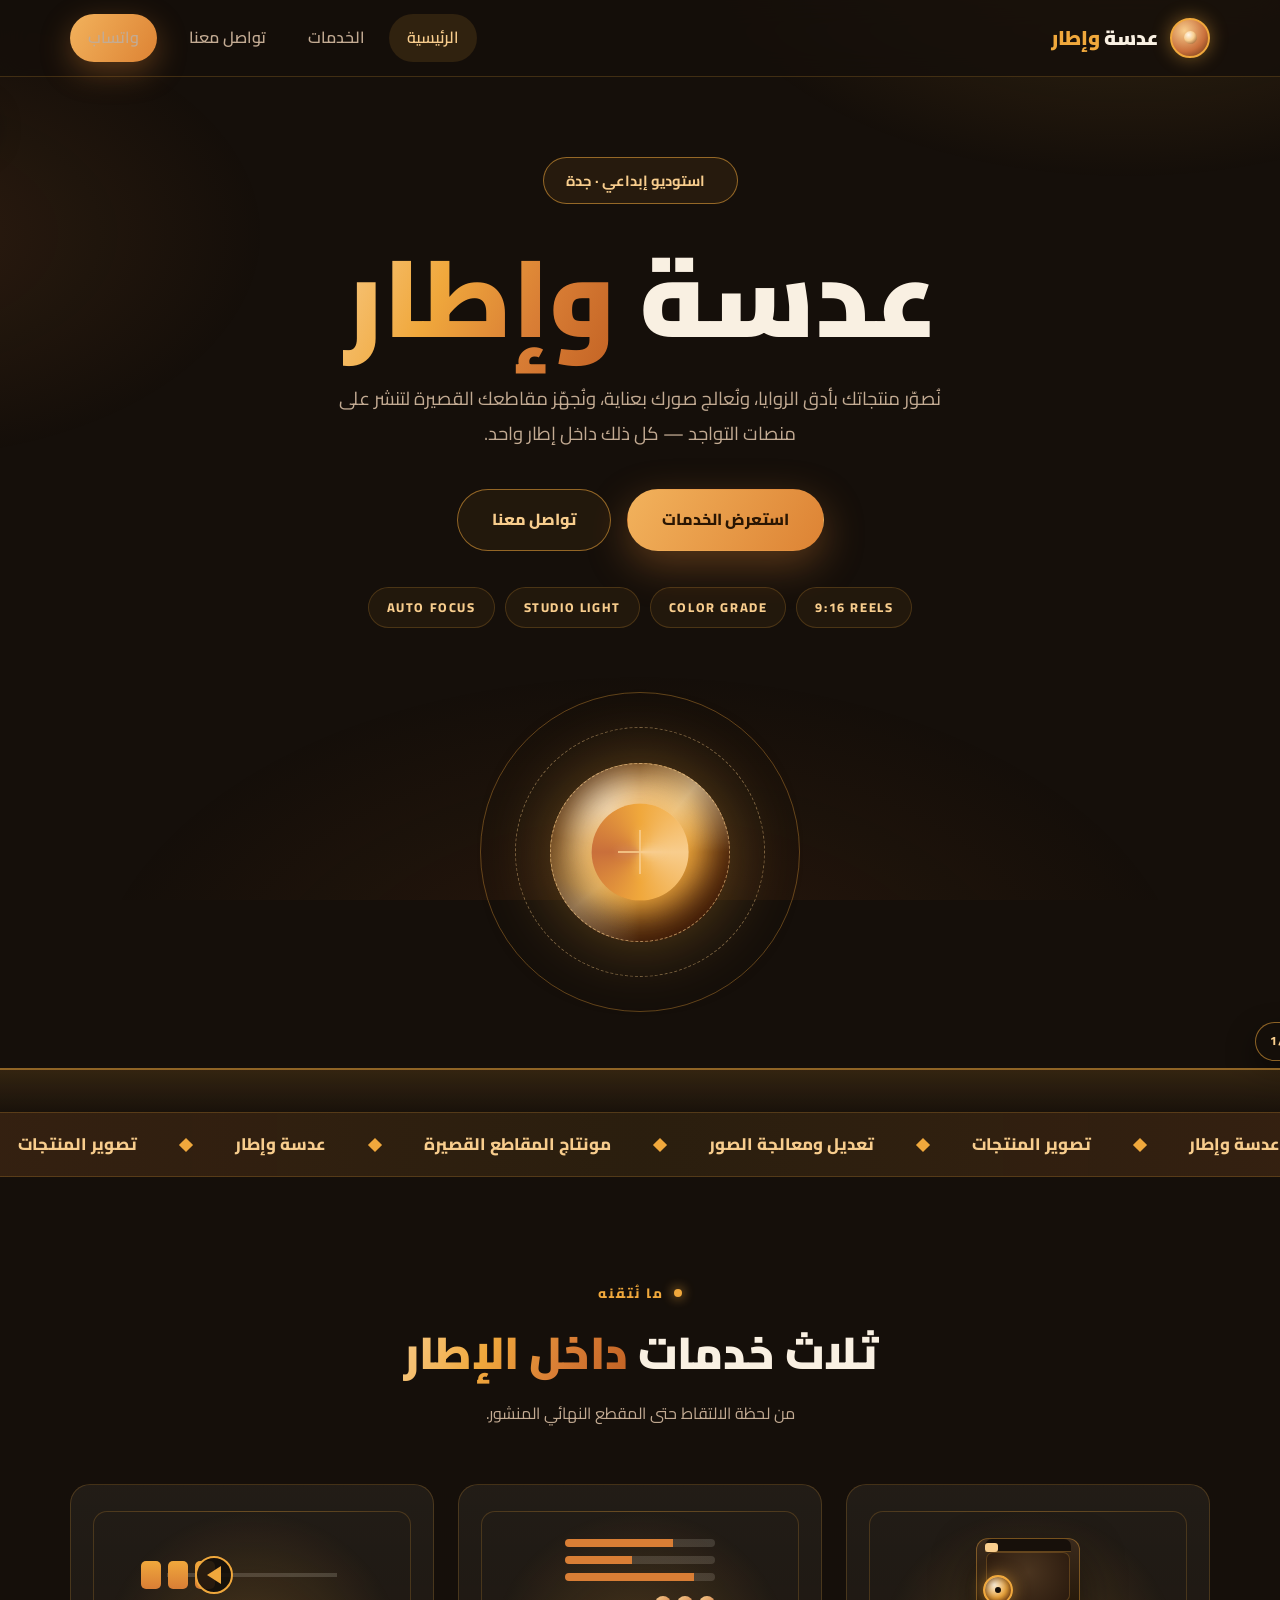
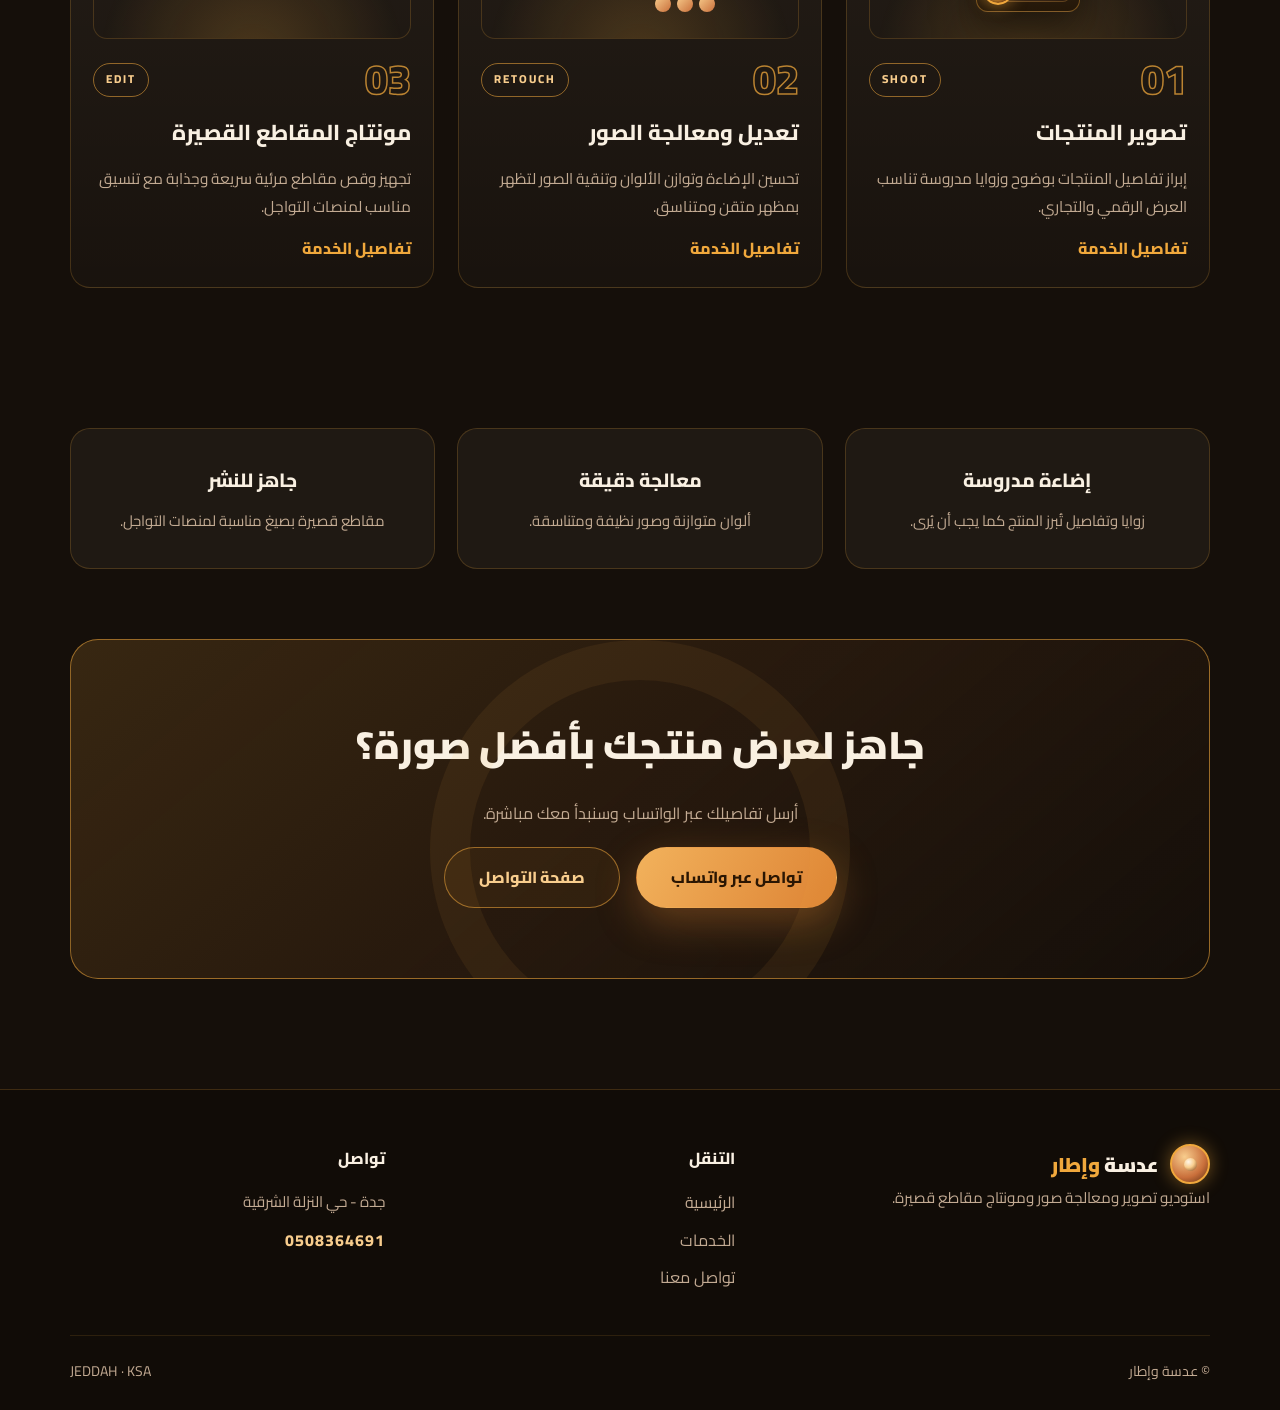
==== index.html @ fe004005 "Add files via upload" ====
<!DOCTYPE html>
<html lang="ar" dir="rtl">
<head>
  <meta charset="UTF-8">
  <meta name="viewport" content="width=device-width, initial-scale=1.0">
  <title>عدسة وإطار | استوديو تصوير ومعالجة صور ومونتاج</title>
  <meta name="description" content="عدسة وإطار — استوديو تصوير المنتجات وتعديل ومعالجة الصور ومونتاج المقاطع القصيرة في جدة - حي النزلة الشرقية.">
  <link rel="icon" href="data:image/svg+xml,%3Csvg xmlns='http://www.w3.org/2000/svg' viewBox='0 0 64 64'%3E%3Ccircle cx='32' cy='32' r='30' fill='%23150f0a' stroke='%23f0a83c' stroke-width='5'/%3E%3Ccircle cx='32' cy='32' r='12' fill='%23f0a83c'/%3E%3C/svg%3E">
  <link rel="preconnect" href="https://fonts.googleapis.com">
  <link rel="preconnect" href="https://fonts.gstatic.com" crossorigin>
  <link href="https://fonts.googleapis.com/css2?family=Cairo:wght@300;400;500;600;700;800;900&display=swap" rel="stylesheet">
  <link rel="stylesheet" href="style.css">
</head>
<body>

  <!-- ===== الترويسة ===== -->
  <header class="site-header">
    <div class="container nav-wrap">
      <a class="brand" href="index.html">
        <span class="aperture" aria-hidden="true"></span>
        <span class="brand-name">عدسة <em>وإطار</em></span>
      </a>

      <button class="nav-toggle" aria-label="فتح القائمة" aria-expanded="false" aria-controls="mainNav">
        <span></span><span></span><span></span>
      </button>

      <nav class="main-nav" id="mainNav">
        <ul>
          <li><a href="index.html" class="active">الرئيسية</a></li>
          <li><a href="services.html">الخدمات</a></li>
          <li><a href="contact.html">تواصل معنا</a></li>
        </ul>
        <a class="nav-cta" href="https://wa.me/966508364691" target="_blank" rel="noopener">واتساب</a>
      </nav>
    </div>
  </header>

  <main>
    <!-- ===== الواجهة الرئيسية ===== -->
    <section class="hero" id="home">
      <div class="container">
        <span class="hero-badge"><span class="dot"></span>استوديو إبداعي · جدة</span>
        <h1 class="hero-title">عدسة <span class="grad-text">وإطار</span></h1>
        <p class="hero-lead">
          نُصوّر منتجاتك بأدق الزوايا، ونُعالج صورك بعناية، ونُجهّز مقاطعك القصيرة
          لتنشر على منصات التواجد — كل ذلك داخل إطار واحد.
        </p>
        <div class="hero-actions">
          <a class="btn btn-primary" href="services.html">استعرض الخدمات</a>
          <a class="btn btn-ghost" href="contact.html">تواصل معنا</a>
        </div>
        <div class="chips" dir="ltr">
          <span class="chip">AUTO FOCUS</span>
          <span class="chip">STUDIO LIGHT</span>
          <span class="chip">COLOR GRADE</span>
          <span class="chip">9:16 REELS</span>
        </div>
      </div>

      <div class="hero-visual" aria-hidden="true">
        <div class="lens">
          <span class="ring ring-1"></span>
          <span class="ring ring-2"></span>
          <span class="ring ring-3"></span>
          <span class="ring ring-4"></span>
          <span class="glass"></span>
          <span class="reticle"></span>
        </div>
        <span class="float-chip fc-1" dir="ltr">● REC</span>
        <span class="float-chip fc-2" dir="ltr">1/125s</span>
      </div>

      <div class="film-strip" aria-hidden="true"></div>
    </section>

    <!-- ===== الشريط المتحرك ===== -->
    <div class="marquee" aria-hidden="true">
      <div class="marquee-track">
        <span class="mq">عدسة وإطار</span>
        <span class="mq">تصوير المنتجات</span>
        <span class="mq">تعديل ومعالجة الصور</span>
        <span class="mq">مونتاج المقاطع القصيرة</span>
        <span class="mq">عدسة وإطار</span>
        <span class="mq">تصوير المنتجات</span>
        <span class="mq">تعديل ومعالجة الصور</span>
        <span class="mq">مونتاج المقاطع القصيرة</span>
      </div>
    </div>

    <!-- ===== الخدمات ===== -->
    <section class="section" id="services">
      <div class="container">
        <header class="sec-head">
          <span class="kicker"><i class="dot"></i>ما نُتقنه</span>
          <h2 class="sec-title">ثلاث خدمات <span class="grad-text">داخل الإطار</span></h2>
          <p class="sec-sub">من لحظة الالتقاط حتى المقطع النهائي المنشور.</p>
        </header>

        <div class="cards">
          <!-- الخدمة 01 -->
          <article class="card">
            <div class="art">
              <div class="cam" aria-hidden="true">
                <span class="cam-top"></span>
                <span class="cam-body"></span>
                <span class="cam-lens"><i></i></span>
                <span class="cam-flash"></span>
              </div>
            </div>
            <div class="card-top">
              <span class="num">01</span>
              <span class="tag">SHOOT</span>
            </div>
            <h3>تصوير المنتجات</h3>
            <p>إبراز تفاصيل المنتجات بوضوح وزوايا مدروسة تناسب العرض الرقمي والتجاري.</p>
            <a class="card-link" href="services.html#service-1">تفاصيل الخدمة</a>
          </article>

          <!-- الخدمة 02 -->
          <article class="card">
            <div class="art">
              <div class="sliders" aria-hidden="true">
                <span class="row" style="--p:72%"></span>
                <span class="row" style="--p:45%"></span>
                <span class="row" style="--p:86%"></span>
                <span class="pallet"><i></i><i></i><i></i></span>
              </div>
            </div>
            <div class="card-top">
              <span class="num">02</span>
              <span class="tag">RETOUCH</span>
            </div>
            <h3>تعديل ومعالجة الصور</h3>
            <p>تحسين الإضاءة وتوازن الألوان وتنقية الصور لتظهر بمظهر متقن ومتناسق.</p>
            <a class="card-link" href="services.html#service-2">تفاصيل الخدمة</a>
          </article>

          <!-- الخدمة 03 -->
          <article class="card">
            <div class="art">
              <div class="timeline" aria-hidden="true">
                <span class="strip"></span>
                <span class="clips"><i></i><i></i><i></i></span>
                <span class="play"></span>
              </div>
            </div>
            <div class="card-top">
              <span class="num">03</span>
              <span class="tag">EDIT</span>
            </div>
            <h3>مونتاج المقاطع القصيرة</h3>
            <p>تجهيز وقص مقاطع مرئية سريعة وجذابة مع تنسيق مناسب لمنصات التواجل.</p>
            <a class="card-link" href="services.html#service-3">تفاصيل الخدمة</a>
          </article>
        </div>
      </div>
    </section>

    <!-- ===== لماذا نحن ===== -->
    <section class="section highlights-wrap">
      <div class="container">
        <div class="highlights">
          <div class="hl">
            <span class="hl-dot"></span>
            <h4>إضاءة مدروسة</h4>
            <p>زوايا وتفاصيل تُبرز المنتج كما يجب أن يُرى.</p>
          </div>
          <div class="hl">
            <span class="hl-dot"></span>
            <h4>معالجة دقيقة</h4>
            <p>ألوان متوازنة وصور نظيفة ومتناسقة.</p>
          </div>
          <div class="hl">
            <span class="hl-dot"></span>
            <h4>جاهز للنشر</h4>
            <p>مقاطع قصيرة بصيغ مناسبة لمنصات التواجل.</p>
          </div>
        </div>
      </div>
    </section>

    <!-- ===== دعوة للتواصل ===== -->
    <section class="cta">
      <div class="container">
        <div class="cta-card">
          <span class="cta-watermark" aria-hidden="true"></span>
          <h2>جاهز لعرض منتجك بأفضل صورة؟</h2>
          <p>أرسل تفاصيلك عبر الواتساب وسنبدأ معك مباشرة.</p>
          <div class="hero-actions">
            <a class="btn btn-primary" href="https://wa.me/966508364691" target="_blank" rel="noopener">تواصل عبر واتساب</a>
            <a class="btn btn-ghost" href="contact.html">صفحة التواصل</a>
          </div>
        </div>
      </div>
    </section>
  </main>

  <!-- ===== التذييل ===== -->
  <footer class="site-footer">
    <div class="container footer-grid">
      <div class="f-brand">
        <a class="brand" href="index.html">
          <span class="aperture" aria-hidden="true"></span>
          <span class="brand-name">عدسة <em>وإطار</em></span>
        </a>
        <p>استوديو تصوير ومعالجة صور ومونتاج مقاطع قصيرة.</p>
      </div>

      <nav class="f-nav" aria-label="تنقل التذييل">
        <h5>التنقل</h5>
        <ul>
          <li><a href="index.html">الرئيسية</a></li>
          <li><a href="services.html">الخدمات</a></li>
          <li><a href="contact.html">تواصل معنا</a></li>
        </ul>
      </nav>

      <div class="f-contact">
        <h5>تواصل</h5>
        <p>جدة - حي النزلة الشرقية</p>
        <a class="f-wa" href="https://wa.me/966508364691" target="_blank" rel="noopener" dir="ltr">0508364691</a>
      </div>
    </div>
    <div class="container f-bottom">
      <span>© عدسة وإطار</span>
      <span dir="ltr">JEDDAH · KSA</span>
    </div>
  </footer>

  <script>
    const toggle = document.querySelector('.nav-toggle');
    const nav = document.querySelector('.main-nav');
    toggle.addEventListener('click', () => {
      const open = nav.classList.toggle('open');
      toggle.setAttribute('aria-expanded', open);
    });
    nav.querySelectorAll('a').forEach(a => a.addEventListener('click', () => {
      nav.classList.remove('open');
      toggle.setAttribute('aria-expanded', 'false');
    }));
  </script>
</body>
</html>
---- style.css ----
@import url('https://fonts.googleapis.com/css2?family=Cairo:wght@300;400;500;600;700;800;900&display=swap');

/* ===== المتغيرات والأساس ===== */
:root {
  --bg: #150f0a;
  --bg-2: #1f1510;
  --surface: rgba(255, 244, 228, 0.045);
  --surface-2: rgba(255, 244, 228, 0.08);
  --line: rgba(240, 168, 60, 0.2);
  --line-strong: rgba(240, 168, 60, 0.55);
  --amber: #f0a83c;
  --amber-light: #f8cd8d;
  --copper: #d97e35;
  --cream: #f9f0e2;
  --muted: #c3ab93;
  --text: #f9f0e2;
  --radius: 20px;
  --shadow-lg: 0 30px 80px rgba(0, 0, 0, 0.55);
}

* { margin: 0; padding: 0; box-sizing: border-box; }

html { scroll-behavior: smooth; scroll-padding-top: 92px; }

body {
  font-family: "Cairo", "Segoe UI", Tahoma, sans-serif;
  background: var(--bg);
  color: var(--text);
  line-height: 1.85;
  min-height: 100vh;
  display: flex;
  flex-direction: column;
  overflow-x: hidden;
}

/* تدرجات لونية فنية عميقة ودافئة */
body::before {
  content: "";
  position: fixed;
  inset: 0;
  z-index: 0;
  pointer-events: none;
  background:
    radial-gradient(55% 45% at 88% -8%, rgba(240, 168, 60, 0.16), transparent 62%),
    radial-gradient(48% 42% at -8% 26%, rgba(217, 126, 53, 0.12), transparent 60%),
    radial-gradient(70% 60% at 50% 112%, rgba(150, 74, 20, 0.16), transparent 62%);
}

a { color: inherit; text-decoration: none; }
ul { list-style: none; }

.container { width: min(1140px, 92%); margin-inline: auto; }

section, header, footer, main { position: relative; z-index: 1; }
main { flex: 1; }

/* ===== الأساسيات ===== */
.section { padding: 100px 0; position: relative; }

.sec-head { text-align: center; margin-bottom: 56px; }
.kicker {
  display: inline-flex; align-items: center; gap: 10px;
  color: var(--amber); font-weight: 800; font-size: 0.85rem;
  letter-spacing: 2px; margin-bottom: 16px;
}
.kicker .dot { width: 8px; height: 8px; border-radius: 50%; background: var(--amber); box-shadow: 0 0 12px var(--amber); animation: pulse 2s ease-in-out infinite; }
.sec-title { font-size: clamp(1.9rem, 5vw, 2.8rem); font-weight: 900; line-height: 1.4; }
.grad-text {
  background: linear-gradient(115deg, #f8cd8d, #f0a83c 38%, #d97e35 68%, #c05f22);
  -webkit-background-clip: text; background-clip: text; color: transparent;
}
.sec-sub { color: var(--muted); max-width: 560px; margin: 14px auto 0; }

/* ===== الأزرار ===== */
.btn {
  display: inline-flex; align-items: center; justify-content: center; gap: 10px;
  padding: 15px 34px; border-radius: 999px; border: 1px solid transparent;
  font-family: inherit; font-size: 1rem; font-weight: 800; cursor: pointer;
  transition: transform 0.35s ease, box-shadow 0.35s ease, background 0.35s ease, border-color 0.35s ease, color 0.3s ease;
}
.btn-primary {
  background: linear-gradient(120deg, #f2b25c, #dd8334);
  color: #2a1603;
  box-shadow: 0 14px 40px rgba(221, 131, 52, 0.35);
}
.btn-primary:hover { transform: translateY(-4px); box-shadow: 0 20px 55px rgba(221, 131, 52, 0.5); }
.btn-ghost { border-color: var(--line-strong); color: var(--amber-light); background: rgba(240, 168, 60, 0.06); }
.btn-ghost:hover { transform: translateY(-4px); background: rgba(240, 168, 60, 0.14); color: var(--amber); }

/* ===== الترويسة ===== */
.site-header {
  position: sticky; top: 0; z-index: 60;
  background: rgba(21, 15, 10, 0.82);
  backdrop-filter: blur(14px); -webkit-backdrop-filter: blur(14px);
  border-bottom: 1px solid var(--line);
}
.nav-wrap { display: flex; align-items: center; justify-content: space-between; gap: 16px; padding-block: 14px; }
.brand { display: inline-flex; align-items: center; gap: 12px; }
.aperture {
  width: 40px; height: 40px; border-radius: 50%; flex: none;
  border: 2px solid var(--amber);
  display: grid; place-items: center;
  background: radial-gradient(circle at 35% 30%, #f8cd8d, #c96f3b 60%, #5a2c10);
  box-shadow: 0 0 18px rgba(240, 168, 60, 0.45);
}
.aperture::after { content: ""; width: 13px; height: 13px; border-radius: 50%; background: radial-gradient(circle at 35% 30%, #fff6e8, #f8cd8d 45%, #7a3b12); }
.brand-name { font-size: 1.25rem; font-weight: 900; line-height: 1.25; }
.brand-name em { font-style: normal; color: var(--amber); }
.main-nav { display: flex; align-items: center; gap: 14px; }
.main-nav ul { display: flex; gap: 6px; }
.main-nav a { display: block; padding: 9px 18px; border-radius: 999px; font-weight: 600; color: var(--muted); transition: color 0.3s, background 0.3s; }
.main-nav a:hover { color: var(--text); background: var(--surface-2); }
.main-nav a.active { color: var(--amber-light); background: rgba(240, 168, 60, 0.12); }
.nav-cta {
  padding: 10px 24px; border-radius: 999px;
  background: linear-gradient(120deg, #f2b25c, #dd8334);
  color: #2a1603; font-weight: 800;
  box-shadow: 0 10px 30px rgba(221, 131, 52, 0.35);
  transition: transform 0.3s, box-shadow 0.3s;
}
.nav-cta:hover { transform: translateY(-2px); box-shadow: 0 14px 40px rgba(221, 131, 52, 0.5); }
.nav-toggle { display: none; background: var(--surface-2); color: var(--text); border: 1px solid var(--line); border-radius: 12px; padding: 8px 14px; font-size: 1.15rem; cursor: pointer; }
.nav-toggle span { display: block; width: 20px; height: 2px; background: var(--text); margin: 4px 0; border-radius: 2px; }

/* ===== الهيرو ===== */
.hero { position: relative; overflow: hidden; text-align: center; padding: 80px 0 100px; }
.hero-badge {
  display: inline-flex; align-items: center; gap: 10px;
  padding: 9px 22px; border-radius: 999px;
  border: 1px solid var(--line-strong);
  background: rgba(240, 168, 60, 0.08);
  color: var(--amber-light); font-weight: 700; font-size: 0.92rem;
  margin-bottom: 28px;
}
.hero h1 { font-size: clamp(3rem, 11vw, 6.8rem); font-weight: 900; line-height: 1.2; margin-bottom: 20px; }
.hero-lead { color: var(--muted); max-width: 620px; margin: 0 auto 38px; font-size: clamp(1rem, 2.4vw, 1.16rem); }
.hero-actions { display: flex; gap: 16px; justify-content: center; flex-wrap: wrap; }

.chips { display: flex; gap: 10px; justify-content: center; flex-wrap: wrap; margin-top: 36px; }
.chip {
  padding: 8px 18px; border-radius: 999px;
  border: 1px solid var(--line);
  color: var(--amber-light); font-size: 0.8rem; font-weight: 800; letter-spacing: 1.6px;
  background: rgba(240, 168, 60, 0.06);
}

.hero-visual { margin-top: 64px; display: flex; justify-content: center; }
.lens { position: relative; width: min(320px, 76vw); aspect-ratio: 1; animation: float 7s ease-in-out infinite; }
.ring { position: absolute; border-radius: 50%; border: 1px solid rgba(240, 168, 60, 0.35); }
.ring-1 { inset: 0; }
.ring-2 { inset: 11%; border-style: dashed; border-color: rgba(248, 205, 141, 0.42); animation: spin 46s linear infinite; }
.ring-3 { inset: 22%; border-color: rgba(240, 168, 60, 0.55); }
.ring-4 { inset: 33%; border: 1px solid rgba(248, 205, 141, 0.28); background: radial-gradient(circle at 35% 30%, rgba(248, 205, 141, 0.2), rgba(120, 60, 25, 0.28) 70%, transparent 74%); }
.glass {
  position: absolute; inset: 22%; border-radius: 50%;
  background: radial-gradient(circle at 34% 28%, #fff6e8 0%, #f8cd8d 24%, #f0a83c 46%, #8a4a1a 78%, #3d1f0b 100%);
  box-shadow: inset 0 0 46px rgba(55, 20, 4, 0.9), inset 0 -20px 60px rgba(0, 0, 0, 0.55), 0 0 70px rgba(240, 168, 60, 0.35);
  overflow: hidden;
}
.glass::before {
  content: ""; position: absolute; inset: -70%;
  background: conic-gradient(from 0deg, transparent 0deg, rgba(255, 244, 214, 0.5) 40deg, transparent 90deg, transparent 180deg, rgba(255, 244, 214, 0.32) 230deg, transparent 280deg, transparent 360deg);
  animation: sweep 6s linear infinite;
}
.glass::after {
  content: ""; position: absolute; top: 50%; left: 50%; width: 54%; aspect-ratio: 1; transform: translate(-50%, -50%);
  border-radius: 50%;
  background: conic-gradient(from 0deg, #f0a83c, #f8cd8d, #f0a83c, #c96f3b, #f0a83c);
  box-shadow: 0 0 34px rgba(240, 168, 60, 0.85);
}
.reticle { position: absolute; inset: 22%; border-radius: 50%; border: 1px dashed rgba(248, 205, 141, 0.6); animation: pulse 3s ease-in-out infinite; }
.reticle::before { content: ""; position: absolute; top: 50%; left: 50%; width: 2px; height: 44px; background: rgba(248, 205, 141, 0.85); transform: translate(-50%, -50%); box-shadow: 0 0 10px rgba(248, 205, 141, 0.9); }
.reticle::after { content: ""; position: absolute; top: 50%; left: 50%; height: 2px; width: 44px; background: rgba(248, 205, 141, 0.85); transform: translate(-50%, -50%); box-shadow: 0 0 10px rgba(248, 205, 141, 0.9); }
.float-chip { position: absolute; padding: 7px 14px; border-radius: 999px; border: 1px solid var(--line-strong); background: rgba(21, 15, 10, 0.88); color: var(--amber-light); font-size: 0.76rem; font-weight: 800; letter-spacing: 1px; box-shadow: 0 12px 30px rgba(0, 0, 0, 0.45); }
.fc-1 { top: 2%; inset-inline-start: -6%; animation: float 6s ease-in-out infinite; }
.fc-2 { bottom: 5%; inset-inline-end: -4%; animation: float 8s ease-in-out infinite reverse; }
.film-strip { position: absolute; bottom: 0; inset-inline: 0; height: 44px; background: linear-gradient(180deg, rgba(240, 168, 60, 0.14), rgba(240, 168, 60, 0.02)); border-top: 2px solid rgba(240, 168, 60, 0.55); }

/* ===== الشريط المتحرك ===== */
.marquee { overflow: hidden; border-block: 1px solid var(--line); background: linear-gradient(90deg, rgba(217, 126, 53, 0.16), rgba(240, 168, 60, 0.1), rgba(217, 126, 53, 0.16)); padding: 16px 0; }
.marquee-track { display: flex; width: max-content; animation: marquee 30s linear infinite; }
.mq { display: inline-flex; align-items: center; gap: 44px; padding-inline-end: 44px; font-weight: 800; color: var(--amber-light); white-space: nowrap; font-size: 1.05rem; }
.mq::after { content: ""; width: 10px; height: 10px; background: var(--amber); transform: rotate(45deg); }

/* ===== البطاقات ===== */
.cards { display: grid; grid-template-columns: repeat(3, 1fr); gap: 24px; }
.card {
  position: relative;
  display: flex; flex-direction: column; gap: 12px;
  background: linear-gradient(180deg, rgba(255, 244, 228, 0.06), rgba(255, 244, 228, 0.02));
  border: 1px solid var(--line); border-radius: var(--radius);
  padding: 26px 22px 24px;
  overflow: hidden;
  transition: transform 0.45s cubic-bezier(0.2, 0.8, 0.2, 1), border-color 0.45s, box-shadow 0.45s;
}
.card:hover { transform: translateY(-12px); border-color: var(--line-strong); box-shadow: var(--shadow-lg), 0 0 60px rgba(240, 168, 60, 0.12); }
.art { height: 128px; display: grid; place-items: center; border-radius: 14px; border: 1px solid var(--line); background: radial-gradient(circle at 50% 120%, rgba(240, 168, 60, 0.22), transparent 70%); margin-bottom: 8px; position: relative; overflow: hidden; }
.cam { position: relative; width: 104px; height: 74px; border-radius: 12px; background: linear-gradient(180deg, #3a2a1c, #241708); border: 1px solid rgba(240, 168, 60, 0.4); box-shadow: 0 18px 40px rgba(0, 0, 0, 0.5); }
.cam-lg { width: 128px; height: 92px; }
.cam-top { position: absolute; top: 0; left: 8px; right: 8px; height: 13px; background: #17100a; border-radius: 7px 7px 0 0; border-bottom: 1px solid rgba(240, 168, 60, 0.35); }
.cam-body { position: absolute; top: 13px; left: 9px; right: 9px; bottom: 9px; background: radial-gradient(circle at 50% 40%, #4a341f, #2a1a0e); border-radius: 7px; border: 1px solid rgba(240, 168, 60, 0.25); }
.cam-lens { position: absolute; top: 50%; inset-inline-start: 50%; transform: translateX(-50%); width: 30px; height: 30px; border-radius: 50%; border: 2px solid var(--amber); background: radial-gradient(circle at 35% 30%, #fff3dd, #f0a83c 55%, #7a3b12); box-shadow: 0 0 16px rgba(240, 168, 60, 0.6), inset 0 0 9px rgba(50, 20, 5, 0.8); }
.cam-lens i { position: absolute; inset: 38%; border-radius: 50%; background: #150f0a; }
.cam-flash { position: absolute; top: 4px; inset-inline-end: 8px; width: 13px; height: 9px; background: #f8cd8d; border-radius: 3px; }
.sliders { width: 150px; display: flex; flex-direction: column; gap: 9px; }
.row { height: 8px; border-radius: 99px; background: linear-gradient(90deg, var(--copper) var(--p, 50%), rgba(255, 244, 228, 0.14) var(--p, 50%)); background-size: 100% 100%; }
.pallet { display: flex; gap: 6px; margin-top: 6px; }
.pallet i { width: 16px; height: 16px; border-radius: 50%; background: linear-gradient(135deg, #f8cd8d, #c96f3b); }
.timeline { position: relative; width: 170px; height: 64px; }
.strip { position: absolute; top: 50%; left: 0; right: 0; height: 4px; background: rgba(255, 244, 228, 0.16); transform: translateY(-50%); }
.clips { position: absolute; top: 50%; inset-inline-start: 50%; transform: translate(-50%, -50%); display: flex; gap: 7px; }
.clips i { width: 20px; height: 28px; border-radius: 5px; background: linear-gradient(180deg, var(--amber), var(--copper)); }
.play { position: absolute; top: 50%; inset-inline-start: 50%; transform: translate(-50%, -50%); width: 38px; height: 38px; border-radius: 50%; background: rgba(21, 15, 10, 0.9); border: 2px solid var(--amber); display: grid; place-items: center; }
.play::after { content: ""; width: 0; height: 0; border-top: 9px solid transparent; border-bottom: 9px solid transparent; border-inline-start: 14px solid var(--amber); }
.card-top { display: flex; justify-content: space-between; align-items: center; }
.num { font-size: 2.6rem; font-weight: 900; line-height: 1; color: transparent; -webkit-text-stroke: 1.5px rgba(240, 168, 60, 0.75); }
.tag { font-size: 0.72rem; font-weight: 800; letter-spacing: 2px; color: var(--amber-light); border: 1px solid var(--line-strong); padding: 5px 12px; border-radius: 999px; }
.card h3 { font-size: 1.35rem; font-weight: 800; }
.card p { color: var(--muted); font-size: 0.96rem; flex: 1; }
.card-link { color: var(--amber); font-weight: 800; display: inline-flex; align-items: center; gap: 8px; transition: gap 0.35s ease, color 0.3s; }
.card-link:hover { color: var(--amber-light); gap: 14px; }

/* ===== لماذا نحن ===== */
.highlights-wrap { padding: 40px 0; }
.highlights { display: grid; grid-template-columns: repeat(3, 1fr); gap: 22px; }
.hl { text-align: center; padding: 34px 18px; border-radius: var(--radius); background: var(--surface); border: 1px solid var(--line); transition: transform 0.45s ease, border-color 0.45s, box-shadow 0.45s; }
.hl:hover { transform: translateY(-8px); border-color: var(--line-strong); box-shadow: var(--shadow-lg); }
.hl-dot { width: 12px; height: 12px; border-radius: 50%; margin: 0 auto 16px; background: var(--amber); box-shadow: 0 0 16px rgba(240, 168, 60, 0.9); }
.hl h4 { font-size: 1.2rem; font-weight: 800; margin-bottom: 8px; }
.hl p { color: var(--muted); font-size: 0.93rem; }

/* ===== نداء الإجراء ===== */
.cta { padding: 30px 0 110px; }
.cta-card { position: relative; overflow: hidden; border-radius: 28px; border: 1px solid var(--line-strong); background: linear-gradient(140deg, rgba(240, 168, 60, 0.16), rgba(217, 126, 53, 0.1) 45%, rgba(21, 15, 10, 0.85)); padding: 70px 30px; text-align: center; display: flex; flex-direction: column; align-items: center; gap: 18px; }
.cta-watermark { position: absolute; inset: 0; display: grid; place-items: center; opacity: 0.07; pointer-events: none; }
.cta-watermark::before { content: ""; width: 340px; height: 340px; border-radius: 50%; border: 40px solid var(--amber); }
.cta-card h2 { font-size: clamp(1.6rem, 4.5vw, 2.4rem); font-weight: 900; }
.cta-card p { color: var(--muted); max-width: 520px; }

/* ===== صفحة الخدمات ===== */
.page-head { padding: 120px 0 60px; text-align: center; position: relative; overflow: hidden; background: radial-gradient(ellipse at 50% 0%, rgba(240, 168, 60, 0.13), transparent 60%); }
.ph-frame { position: relative; display: inline-block; padding: 40px 60px; border: 1px solid var(--line); border-radius: 26px; background: var(--surface); }
.ph-frame .corners { position: absolute; inset: 10px; pointer-events: none; }
.ph-frame .corners i { position: absolute; width: 20px; height: 20px; border: 2px solid var(--amber); }
.ph-frame .corners i:nth-child(1) { top: 0; inset-inline-start: 0; border-top: 2px solid; border-inline-start: 2px solid; }
.ph-frame .corners i:nth-child(2) { top: 0; inset-inline-end: 0; border-top: 2px solid; border-inline-end: 2px solid; }
.ph-frame .corners i:nth-child(3) { bottom: 0; inset-inline-start: 0; border-bottom: 2px solid; border-inline-start: 2px solid; }
.ph-frame .corners i:nth-child(4) { bottom: 0; inset-inline-end: 0; border-bottom: 2px solid; border-inline-end: 2px solid; }
.page-title { font-size: clamp(2.2rem, 6vw, 3.2rem); font-weight: 900; margin-bottom: 10px; }
.page-head p { color: var(--muted); max-width: 560px; margin: 0 auto; }
.page-head .chips { margin-top: 22px; }

.services-list { display: flex; flex-direction: column; gap: 44px; }
.service-row { position: relative; display: grid; grid-template-columns: 1fr 1fr; gap: 44px; align-items: center; border: 1px solid var(--line); border-radius: 28px; padding: 44px; background: linear-gradient(180deg, rgba(255, 244, 228, 0.05), rgba(255, 244, 228, 0.015)); overflow: hidden; transition: border-color 0.4s, box-shadow 0.4s; }
.service-row:hover { border-color: var(--line-strong); box-shadow: var(--shadow-lg); }
.service-row.flip .srv-visual { order: 2; }
.srv-visual { position: relative; display: grid; place-items: center; min-height: 300px; border-radius: 20px; border: 1px solid var(--line); background: radial-gradient(circle at 50% 120%, rgba(240, 168, 60, 0.22), transparent 70%); overflow: hidden; }
.orbit { position: absolute; width: 300px; height: 300px; border-radius: 50%; border: 1px dashed rgba(248, 205, 141, 0.4); animation: spin 40s linear infinite; }
.srv-copy { position: relative; }
.srv-top { display: flex; align-items: center; gap: 16px; justify-content: flex-start; margin-bottom: 10px; }
.srv-num { font-size: 2.6rem; font-weight: 900; line-height: 1; color: transparent; -webkit-text-stroke: 2px rgba(240, 168, 60, 0.8); }
.srv-copy h2 { font-size: clamp(1.6rem, 3.4vw, 2.2rem); font-weight: 900; margin: 4px 0 12px; }
.srv-copy > p { color: var(--muted); }
.srv-tags { display: flex; gap: 10px; flex-wrap: wrap; margin-top: 22px; }
.srv-tags span { padding: 7px 16px; border-radius: 999px; border: 1px solid var(--line-strong); color: var(--amber-light); font-size: 0.85rem; font-weight: 700; background: rgba(240, 168, 60, 0.07); }

/* ===== خطوات المشروع ===== */
.steps { display: grid; grid-template-columns: repeat(3, 1fr); gap: 22px; }
.step { position: relative; padding: 36px 24px; border-radius: var(--radius); border: 1px solid var(--line); background: var(--surface); text-align: center; overflow: hidden; transition: transform 0.45s ease, border-color 0.45s, box-shadow 0.45s; }
.step:hover { transform: translateY(-8px); border-color: var(--line-strong); box-shadow: var(--shadow-lg); }
.step-num { display: block; font-size: 3rem; font-weight: 900; line-height: 1; color: transparent; -webkit-text-stroke: 1.5px rgba(240, 168, 60, 0.75); margin-bottom: 14px; }
.step h3 { font-size: 1.3rem; font-weight: 800; margin-bottom: 8px; }
.step p { color: var(--muted); font-size: 0.95rem; }

/* ===== صفحة التواصل ===== */
.contact-grid { display: grid; grid-template-columns: repeat(2, 1fr); gap: 22px; }
.ccard { position: relative; border-radius: var(--radius); border: 1px solid var(--line); background: linear-gradient(180deg, rgba(255, 244, 228, 0.05), rgba(255, 244, 228, 0.015)); padding: 34px 26px; display: flex; flex-direction: column; align-items: center; text-align: center; gap: 12px; overflow: hidden; transition: transform 0.45s ease, border-color 0.45s, box-shadow 0.45s; }
.ccard:hover { transform: translateY(-8px); border-color: var(--line-strong); box-shadow: var(--shadow-lg), 0 0 60px rgba(240, 168, 60, 0.12); }
.cicon { width: 64px; height: 64px; border-radius: 50%; border: 1px solid var(--line-strong); background: radial-gradient(circle at 35% 30%, rgba(248, 205, 141, 0.25), rgba(201, 111, 59, 0.12)); display: grid; place-items: center; margin-bottom: 6px; }
.cicon i { width: 24px; height: 24px; border-radius: 50%; border: 2px solid var(--amber); background: radial-gradient(circle at 35% 30%, #fff3dd, #f0a83c 55%, #7a3b12); box-shadow: 0 0 14px rgba(240, 168, 60, 0.6); }
.c-big { font-size: 1.5rem; font-weight: 900; }
.c-note { color: var(--muted); font-size: 0.92rem; }
.c-phone { font-size: 2.2rem; font-weight: 900; color: var(--amber-light); letter-spacing: 1px; }

/* الخريطة الإبداعية (CSS فقط) */
.map { position: relative; height: 340px; border-radius: 24px; border: 1px solid var(--line); background: linear-gradient(160deg, #251807, #170f0a); overflow: hidden; }
.map-road { position: absolute; background: rgba(255, 244, 228, 0.13); }
.map-road.r-h1 { top: 46%; left: -25%; right: -25%; height: 8px; transform: rotate(-6deg); }
.map-road.r-h2 { top: 30%; left: -25%; right: -25%; height: 6px; transform: rotate(3deg); }
.map-road.r-v1 { top: -10%; bottom: -10%; left: 28%; width: 8px; transform: rotate(4deg); }
.map-road.r-v2 { top: -10%; bottom: -10%; left: 60%; width: 6px; transform: rotate(-3deg); }
.map-block { position: absolute; background: rgba(240, 168, 60, 0.07); border: 1px solid rgba(240, 168, 60, 0.12); border-radius: 10px; }
.map-block.b1 { top: 12%; right: 18%; width: 90px; height: 70px; }
.map-block.b2 { top: 60%; right: 34%; width: 110px; height: 80px; }
.map-block.b3 { top: 44%; right: 4%; width: 80px; height: 60px; }
.map-reticle { position: absolute; top: 50%; left: 50%; transform: translate(-50%, -50%); width: 96px; height: 96px; border: 1px dashed rgba(248, 205, 141, 0.7); border-radius: 50%; animation: pulse 3s ease-in-out infinite; }
.map-pin-label { position: absolute; top: 50%; left: 50%; transform: translate(-50%, -50%); display: flex; flex-direction: column; align-items: center; gap: 8px; }
.map-pulse { position: absolute; top: 50%; left: 50%; width: 44px; height: 44px; border-radius: 50%; border: 1px solid var(--amber); transform: translate(-50%, -50%); animation: ping 2.4s ease-out infinite; }
.map-dot { width: 14px; height: 14px; border-radius: 50%; background: var(--amber); box-shadow: 0 0 18px rgba(240, 168, 60, 0.9); }
.map-text { font-weight: 800; font-size: 0.9rem; background: rgba(21, 15, 10, 0.88); border: 1px solid var(--line-strong); padding: 7px 16px; border-radius: 999px; white-space: nowrap; }
.map-coords { position: absolute; bottom: 16px; inset-inline-start: 18px; color: var(--muted); font-size: 0.8rem; letter-spacing: 1px; }

/* ===== التذييل ===== */
.site-footer { position: relative; z-index: 1; margin-top: auto; background: rgba(18, 12, 8, 0.92); border-top: 1px solid var(--line); padding: 54px 0 26px; }
.footer-grid { display: grid; grid-template-columns: 1.4fr 1fr 1fr; gap: 34px; }
.f-brand p { color: var(--muted); font-size: 0.95rem; }
.f-nav h5, .f-contact h5 { font-size: 1rem; font-weight: 800; margin-bottom: 14px; }
.f-nav ul { display: flex; flex-direction: column; gap: 8px; }
.f-nav a { color: var(--muted); transition: 0.3s; }
.f-nav a:hover { color: var(--amber); }
.f-contact p { color: var(--muted); margin-bottom: 10px; font-size: 0.95rem; }
.f-wa { font-weight: 800; color: var(--amber-light) !important; letter-spacing: 1px; }
.f-wa:hover { color: var(--amber) !important; }
.f-bottom { margin-top: 42px; padding-top: 22px; border-top: 1px solid rgba(240, 168, 60, 0.12); display: flex; justify-content: space-between; gap: 12px; flex-wrap: wrap; color: var(--muted); font-size: 0.88rem; }

/* ===== التفاصيل التقنية ===== */
.corners { position: absolute; inset: 10px; pointer-events: none; }
.corners i { position: absolute; width: 20px; height: 20px; border: 2px solid var(--amber); }
.corners i:nth-child(1) { top: 0; inset-inline-start: 0; border-top: 2px solid; border-inline-start: 2px solid; }
.corners i:nth-child(2) { top: 0; inset-inline-end: 0; border-top: 2px solid; border-inline-end: 2px solid; }
.corners i:nth-child(3) { bottom: 0; inset-inline-start: 0; border-bottom: 2px solid; border-inline-start: 2px solid; }
.corners i:nth-child(4) { bottom: 0; inset-inline-end: 0; border-bottom: 2px solid; border-inline-end: 2px solid; }

/* ===== حركات ===== */
@keyframes float { 50% { transform: translateY(-14px); } }
@keyframes spin { to { transform: rotate(360deg); } }
@keyframes sweep { to { transform: rotate(360deg); } }
@keyframes pulse { 0%, 100% { opacity: 1; } 50% { opacity: 0.45; } }
@keyframes ping { 0% { transform: translate(-50%, -50%) scale(0.6); opacity: 0.9; } 100% { transform: translate(-50%, -50%) scale(1.9); opacity: 0; } }
@keyframes marquee { to { transform: translateX(-50%); } }

@media (prefers-reduced-motion: reduce) {
  html { scroll-behavior: auto; }
  *, *::before, *::after { animation: none !important; transition: none !important; }
}

/* ===== التجاوب مع الجوال ===== */
@media (max-width: 980px) {
  .cards, .highlights, .steps { grid-template-columns: 1fr; max-width: 560px; margin-inline: auto; }
  .service-row { grid-template-columns: 1fr; gap: 30px; padding: 34px 26px; }
  .service-row.flip .srv-visual { order: 0; }
  .service-row.flip .srv-copy { order: 0; }
  .footer-grid { grid-template-columns: 1fr; gap: 28px; }
}

@media (max-width: 860px) {
  .nav-toggle { display: block; }
  .main-nav { position: absolute; top: 100%; inset-inline: 0; display: none; background: rgba(21, 15, 10, 0.97); backdrop-filter: blur(14px); -webkit-backdrop-filter: blur(14px); border-bottom: 1px solid var(--line); }
  .main-nav.open { display: block; }
  .main-nav ul { flex-direction: column; gap: 0; padding: 10px 5%; }
  .main-nav a { padding: 13px 14px; border-radius: 12px; }
  .nav-cta { margin-top: 10px; text-align: center; }
}

@media (max-width: 640px) {
  .section { padding: 72px 0; }
  .hero { padding: 56px 0 80px; }
  .ph-frame { padding: 28px 20px; }
  .contact-grid { grid-template-columns: 1fr; }
  .cta-card { padding: 52px 20px; }
  .map { height: 280px; }
}
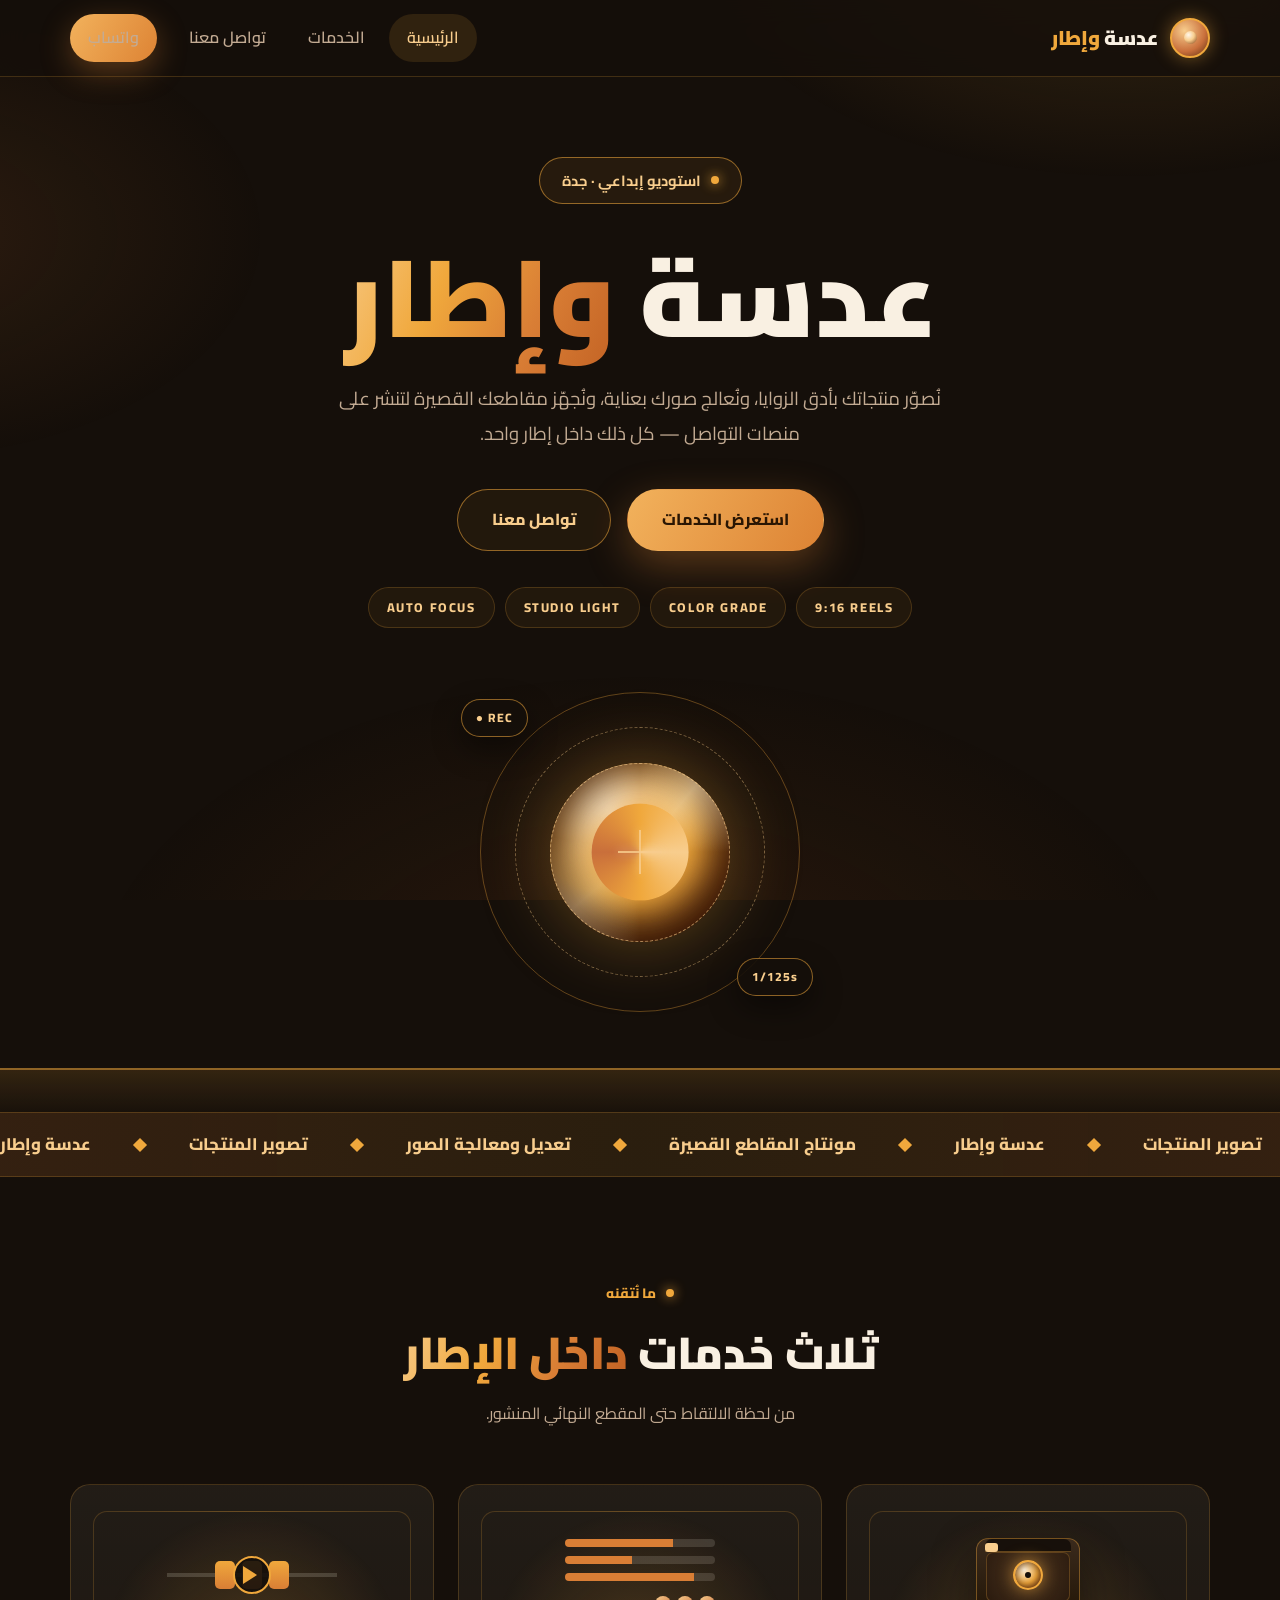
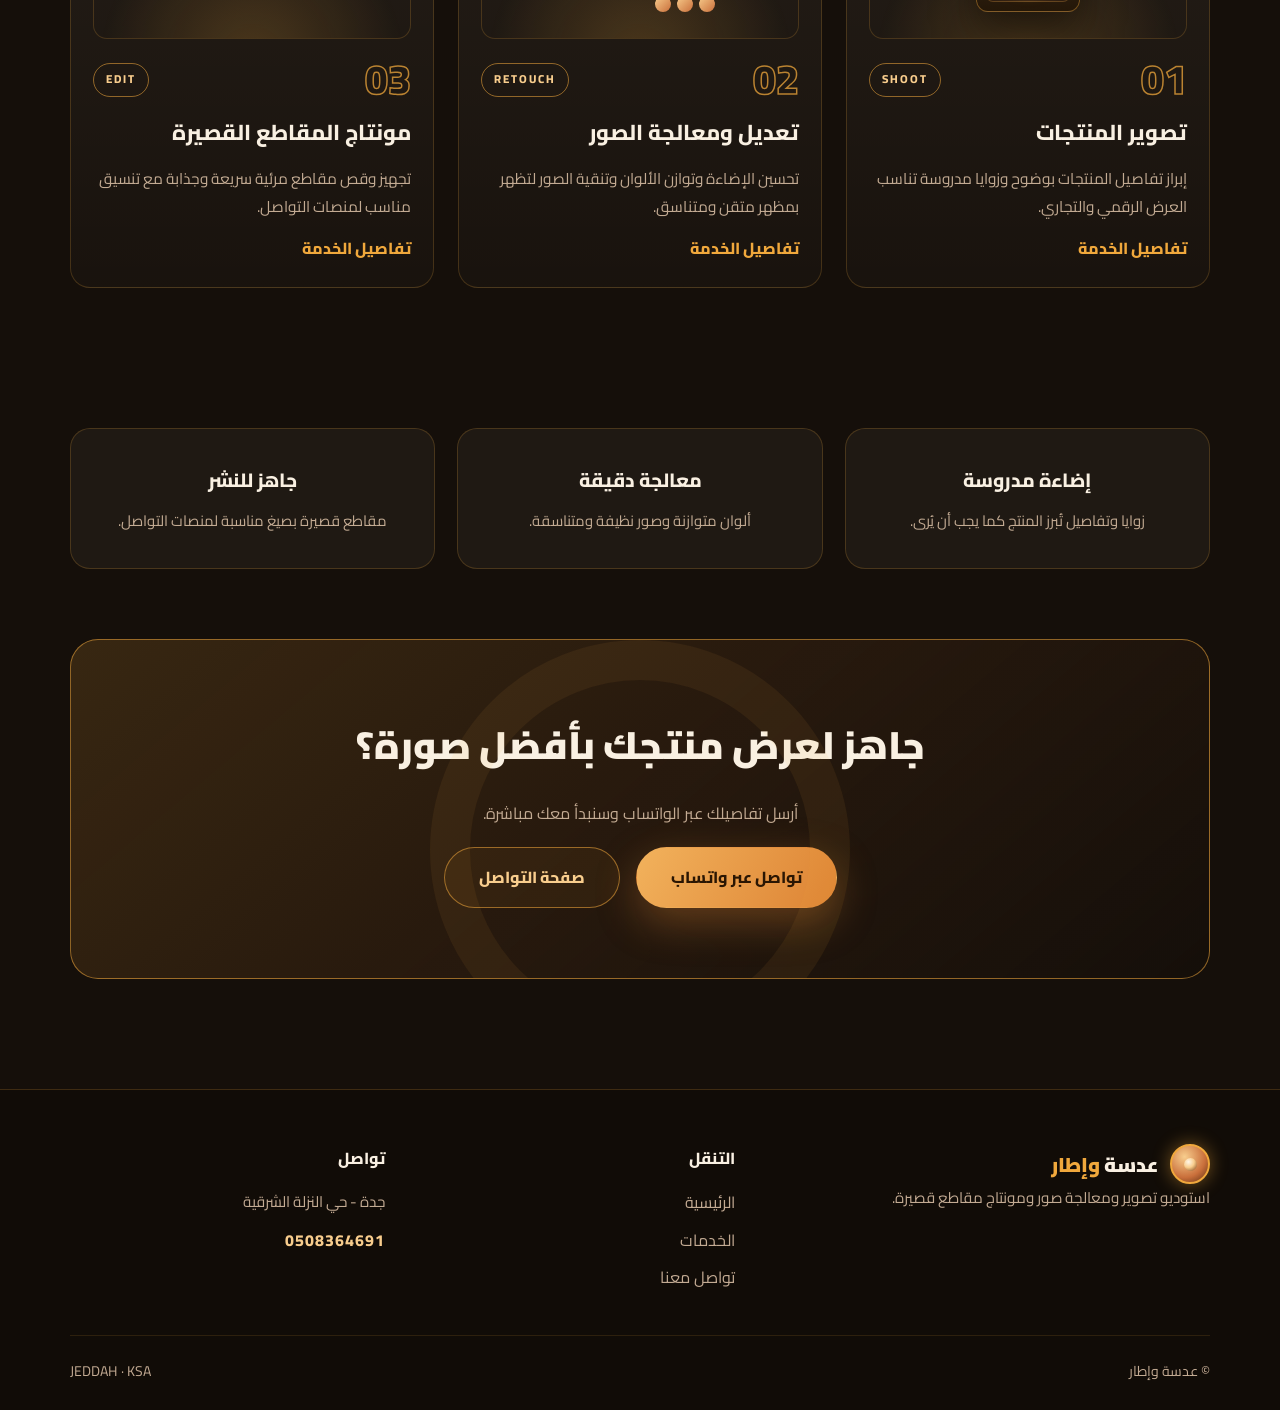
==== commit 7e12f30b: "Add files via upload" ====
--- a/index.html
+++ b/index.html
@@ -44,7 +44,7 @@
         <h1 class="hero-title">عدسة <span class="grad-text">وإطار</span></h1>
         <p class="hero-lead">
           نُصوّر منتجاتك بأدق الزوايا، ونُعالج صورك بعناية، ونُجهّز مقاطعك القصيرة
-          لتنشر على منصات التواجد — كل ذلك داخل إطار واحد.
+          لتنشر على منصات التواصل — كل ذلك داخل إطار واحد.
         </p>
         <div class="hero-actions">
           <a class="btn btn-primary" href="services.html">استعرض الخدمات</a>
@@ -77,6 +77,14 @@
     <!-- ===== الشريط المتحرك ===== -->
     <div class="marquee" aria-hidden="true">
       <div class="marquee-track">
+        <span class="mq">عدسة وإطار</span>
+        <span class="mq">تصوير المنتجات</span>
+        <span class="mq">تعديل ومعالجة الصور</span>
+        <span class="mq">مونتاج المقاطع القصيرة</span>
+        <span class="mq">عدسة وإطار</span>
+        <span class="mq">تصوير المنتجات</span>
+        <span class="mq">تعديل ومعالجة الصور</span>
+        <span class="mq">مونتاج المقاطع القصيرة</span>
         <span class="mq">عدسة وإطار</span>
         <span class="mq">تصوير المنتجات</span>
         <span class="mq">تعديل ومعالجة الصور</span>
@@ -150,7 +158,7 @@
               <span class="tag">EDIT</span>
             </div>
             <h3>مونتاج المقاطع القصيرة</h3>
-            <p>تجهيز وقص مقاطع مرئية سريعة وجذابة مع تنسيق مناسب لمنصات التواجل.</p>
+            <p>تجهيز وقص مقاطع مرئية سريعة وجذابة مع تنسيق مناسب لمنصات التواصل.</p>
             <a class="card-link" href="services.html#service-3">تفاصيل الخدمة</a>
           </article>
         </div>
@@ -174,7 +182,7 @@
           <div class="hl">
             <span class="hl-dot"></span>
             <h4>جاهز للنشر</h4>
-            <p>مقاطع قصيرة بصيغ مناسبة لمنصات التواجل.</p>
+            <p>مقاطع قصيرة بصيغ مناسبة لمنصات التواصل.</p>
           </div>
         </div>
       </div>
--- a/style.css
+++ b/style.css
@@ -61,7 +61,7 @@
 .kicker {
   display: inline-flex; align-items: center; gap: 10px;
   color: var(--amber); font-weight: 800; font-size: 0.85rem;
-  letter-spacing: 2px; margin-bottom: 16px;
+  margin-bottom: 16px;
 }
 .kicker .dot { width: 8px; height: 8px; border-radius: 50%; background: var(--amber); box-shadow: 0 0 12px var(--amber); animation: pulse 2s ease-in-out infinite; }
 .sec-title { font-size: clamp(1.9rem, 5vw, 2.8rem); font-weight: 900; line-height: 1.4; }
@@ -94,7 +94,7 @@
   backdrop-filter: blur(14px); -webkit-backdrop-filter: blur(14px);
   border-bottom: 1px solid var(--line);
 }
-.nav-wrap { display: flex; align-items: center; justify-content: space-between; gap: 16px; padding-block: 14px; }
+.nav-wrap { position: relative; display: flex; align-items: center; justify-content: space-between; gap: 16px; padding-block: 14px; }
 .brand { display: inline-flex; align-items: center; gap: 12px; }
 .aperture {
   width: 40px; height: 40px; border-radius: 50%; flex: none;
@@ -132,7 +132,8 @@
   color: var(--amber-light); font-weight: 700; font-size: 0.92rem;
   margin-bottom: 28px;
 }
-.hero h1 { font-size: clamp(3rem, 11vw, 6.8rem); font-weight: 900; line-height: 1.2; margin-bottom: 20px; }
+.hero-title { font-size: clamp(3rem, 11vw, 6.8rem); font-weight: 900; line-height: 1.2; margin-bottom: 20px; }
+.hero-badge .dot { width: 8px; height: 8px; border-radius: 50%; background: var(--amber); box-shadow: 0 0 12px var(--amber); animation: pulse 2s ease-in-out infinite; }
 .hero-lead { color: var(--muted); max-width: 620px; margin: 0 auto 38px; font-size: clamp(1rem, 2.4vw, 1.16rem); }
 .hero-actions { display: flex; gap: 16px; justify-content: center; flex-wrap: wrap; }
 
@@ -144,7 +145,7 @@
   background: rgba(240, 168, 60, 0.06);
 }
 
-.hero-visual { margin-top: 64px; display: flex; justify-content: center; }
+.hero-visual { position: relative; width: min(320px, 76vw); margin: 64px auto 0; }
 .lens { position: relative; width: min(320px, 76vw); aspect-ratio: 1; animation: float 7s ease-in-out infinite; }
 .ring { position: absolute; border-radius: 50%; border: 1px solid rgba(240, 168, 60, 0.35); }
 .ring-1 { inset: 0; }
@@ -177,7 +178,7 @@
 .film-strip { position: absolute; bottom: 0; inset-inline: 0; height: 44px; background: linear-gradient(180deg, rgba(240, 168, 60, 0.14), rgba(240, 168, 60, 0.02)); border-top: 2px solid rgba(240, 168, 60, 0.55); }
 
 /* ===== الشريط المتحرك ===== */
-.marquee { overflow: hidden; border-block: 1px solid var(--line); background: linear-gradient(90deg, rgba(217, 126, 53, 0.16), rgba(240, 168, 60, 0.1), rgba(217, 126, 53, 0.16)); padding: 16px 0; }
+.marquee { overflow: hidden; direction: ltr; border-block: 1px solid var(--line); background: linear-gradient(90deg, rgba(217, 126, 53, 0.16), rgba(240, 168, 60, 0.1), rgba(217, 126, 53, 0.16)); padding: 16px 0; }
 .marquee-track { display: flex; width: max-content; animation: marquee 30s linear infinite; }
 .mq { display: inline-flex; align-items: center; gap: 44px; padding-inline-end: 44px; font-weight: 800; color: var(--amber-light); white-space: nowrap; font-size: 1.05rem; }
 .mq::after { content: ""; width: 10px; height: 10px; background: var(--amber); transform: rotate(45deg); }
@@ -199,7 +200,7 @@
 .cam-lg { width: 128px; height: 92px; }
 .cam-top { position: absolute; top: 0; left: 8px; right: 8px; height: 13px; background: #17100a; border-radius: 7px 7px 0 0; border-bottom: 1px solid rgba(240, 168, 60, 0.35); }
 .cam-body { position: absolute; top: 13px; left: 9px; right: 9px; bottom: 9px; background: radial-gradient(circle at 50% 40%, #4a341f, #2a1a0e); border-radius: 7px; border: 1px solid rgba(240, 168, 60, 0.25); }
-.cam-lens { position: absolute; top: 50%; inset-inline-start: 50%; transform: translateX(-50%); width: 30px; height: 30px; border-radius: 50%; border: 2px solid var(--amber); background: radial-gradient(circle at 35% 30%, #fff3dd, #f0a83c 55%, #7a3b12); box-shadow: 0 0 16px rgba(240, 168, 60, 0.6), inset 0 0 9px rgba(50, 20, 5, 0.8); }
+.cam-lens { position: absolute; top: 50%; left: 50%; transform: translate(-50%, -50%); width: 30px; height: 30px; border-radius: 50%; border: 2px solid var(--amber); background: radial-gradient(circle at 35% 30%, #fff3dd, #f0a83c 55%, #7a3b12); box-shadow: 0 0 16px rgba(240, 168, 60, 0.6), inset 0 0 9px rgba(50, 20, 5, 0.8); }
 .cam-lens i { position: absolute; inset: 38%; border-radius: 50%; background: #150f0a; }
 .cam-flash { position: absolute; top: 4px; inset-inline-end: 8px; width: 13px; height: 9px; background: #f8cd8d; border-radius: 3px; }
 .sliders { width: 150px; display: flex; flex-direction: column; gap: 9px; }
@@ -208,10 +209,10 @@
 .pallet i { width: 16px; height: 16px; border-radius: 50%; background: linear-gradient(135deg, #f8cd8d, #c96f3b); }
 .timeline { position: relative; width: 170px; height: 64px; }
 .strip { position: absolute; top: 50%; left: 0; right: 0; height: 4px; background: rgba(255, 244, 228, 0.16); transform: translateY(-50%); }
-.clips { position: absolute; top: 50%; inset-inline-start: 50%; transform: translate(-50%, -50%); display: flex; gap: 7px; }
+.clips { position: absolute; top: 50%; left: 50%; transform: translate(-50%, -50%); display: flex; gap: 7px; }
 .clips i { width: 20px; height: 28px; border-radius: 5px; background: linear-gradient(180deg, var(--amber), var(--copper)); }
-.play { position: absolute; top: 50%; inset-inline-start: 50%; transform: translate(-50%, -50%); width: 38px; height: 38px; border-radius: 50%; background: rgba(21, 15, 10, 0.9); border: 2px solid var(--amber); display: grid; place-items: center; }
-.play::after { content: ""; width: 0; height: 0; border-top: 9px solid transparent; border-bottom: 9px solid transparent; border-inline-start: 14px solid var(--amber); }
+.play { position: absolute; top: 50%; left: 50%; transform: translate(-50%, -50%); width: 38px; height: 38px; border-radius: 50%; background: rgba(21, 15, 10, 0.9); border: 2px solid var(--amber); display: grid; place-items: center; }
+.play::after { content: ""; width: 0; height: 0; border-top: 9px solid transparent; border-bottom: 9px solid transparent; border-left: 14px solid var(--amber); margin-inline-start: 4px; }
 .card-top { display: flex; justify-content: space-between; align-items: center; }
 .num { font-size: 2.6rem; font-weight: 900; line-height: 1; color: transparent; -webkit-text-stroke: 1.5px rgba(240, 168, 60, 0.75); }
 .tag { font-size: 0.72rem; font-weight: 800; letter-spacing: 2px; color: var(--amber-light); border: 1px solid var(--line-strong); padding: 5px 12px; border-radius: 999px; }
@@ -256,6 +257,18 @@
 .service-row.flip .srv-visual { order: 2; }
 .srv-visual { position: relative; display: grid; place-items: center; min-height: 300px; border-radius: 20px; border: 1px solid var(--line); background: radial-gradient(circle at 50% 120%, rgba(240, 168, 60, 0.22), transparent 70%); overflow: hidden; }
 .orbit { position: absolute; width: 300px; height: 300px; border-radius: 50%; border: 1px dashed rgba(248, 205, 141, 0.4); animation: spin 40s linear infinite; }
+/* رقائق العدسة داخل مشهد الخدمة (بلا قص) */
+.srv-visual .fc-1 { top: 7%; inset-inline-start: 6%; }
+.srv-visual .fc-2 { bottom: 8%; inset-inline-end: 6%; }
+/* تكبير الفن داخل مشهد الخدمة */
+.srv-visual .cam-lg { width: 150px; height: 106px; }
+.srv-visual .cam-lg .cam-lens { width: 42px; height: 42px; }
+.srv-visual .sliders { width: 210px; gap: 14px; }
+.srv-visual .row { height: 10px; }
+.srv-visual .timeline { width: 240px; height: 84px; }
+.srv-visual .clips i { width: 26px; height: 36px; }
+.srv-visual .play { width: 54px; height: 54px; }
+.srv-visual .play::after { border-top-width: 12px; border-bottom-width: 12px; border-left-width: 19px; }
 .srv-copy { position: relative; }
 .srv-top { display: flex; align-items: center; gap: 16px; justify-content: flex-start; margin-bottom: 10px; }
 .srv-num { font-size: 2.6rem; font-weight: 900; line-height: 1; color: transparent; -webkit-text-stroke: 2px rgba(240, 168, 60, 0.8); }
@@ -276,6 +289,7 @@
 .contact-grid { display: grid; grid-template-columns: repeat(2, 1fr); gap: 22px; }
 .ccard { position: relative; border-radius: var(--radius); border: 1px solid var(--line); background: linear-gradient(180deg, rgba(255, 244, 228, 0.05), rgba(255, 244, 228, 0.015)); padding: 34px 26px; display: flex; flex-direction: column; align-items: center; text-align: center; gap: 12px; overflow: hidden; transition: transform 0.45s ease, border-color 0.45s, box-shadow 0.45s; }
 .ccard:hover { transform: translateY(-8px); border-color: var(--line-strong); box-shadow: var(--shadow-lg), 0 0 60px rgba(240, 168, 60, 0.12); }
+.ccard-wa { border-color: var(--line-strong); background: linear-gradient(180deg, rgba(240, 168, 60, 0.12), rgba(240, 168, 60, 0.02)); }
 .cicon { width: 64px; height: 64px; border-radius: 50%; border: 1px solid var(--line-strong); background: radial-gradient(circle at 35% 30%, rgba(248, 205, 141, 0.25), rgba(201, 111, 59, 0.12)); display: grid; place-items: center; margin-bottom: 6px; }
 .cicon i { width: 24px; height: 24px; border-radius: 50%; border: 2px solid var(--amber); background: radial-gradient(circle at 35% 30%, #fff3dd, #f0a83c 55%, #7a3b12); box-shadow: 0 0 14px rgba(240, 168, 60, 0.6); }
 .c-big { font-size: 1.5rem; font-weight: 900; }
@@ -327,7 +341,7 @@
 @keyframes sweep { to { transform: rotate(360deg); } }
 @keyframes pulse { 0%, 100% { opacity: 1; } 50% { opacity: 0.45; } }
 @keyframes ping { 0% { transform: translate(-50%, -50%) scale(0.6); opacity: 0.9; } 100% { transform: translate(-50%, -50%) scale(1.9); opacity: 0; } }
-@keyframes marquee { to { transform: translateX(-50%); } }
+@keyframes marquee { from { transform: translateX(0); } to { transform: translateX(-25%); } }
 
 @media (prefers-reduced-motion: reduce) {
   html { scroll-behavior: auto; }
@@ -349,7 +363,7 @@
   .main-nav.open { display: block; }
   .main-nav ul { flex-direction: column; gap: 0; padding: 10px 5%; }
   .main-nav a { padding: 13px 14px; border-radius: 12px; }
-  .nav-cta { margin-top: 10px; text-align: center; }
+  .nav-cta { display: inline-block; margin-top: 10px; text-align: center; }
 }
 
 @media (max-width: 640px) {
